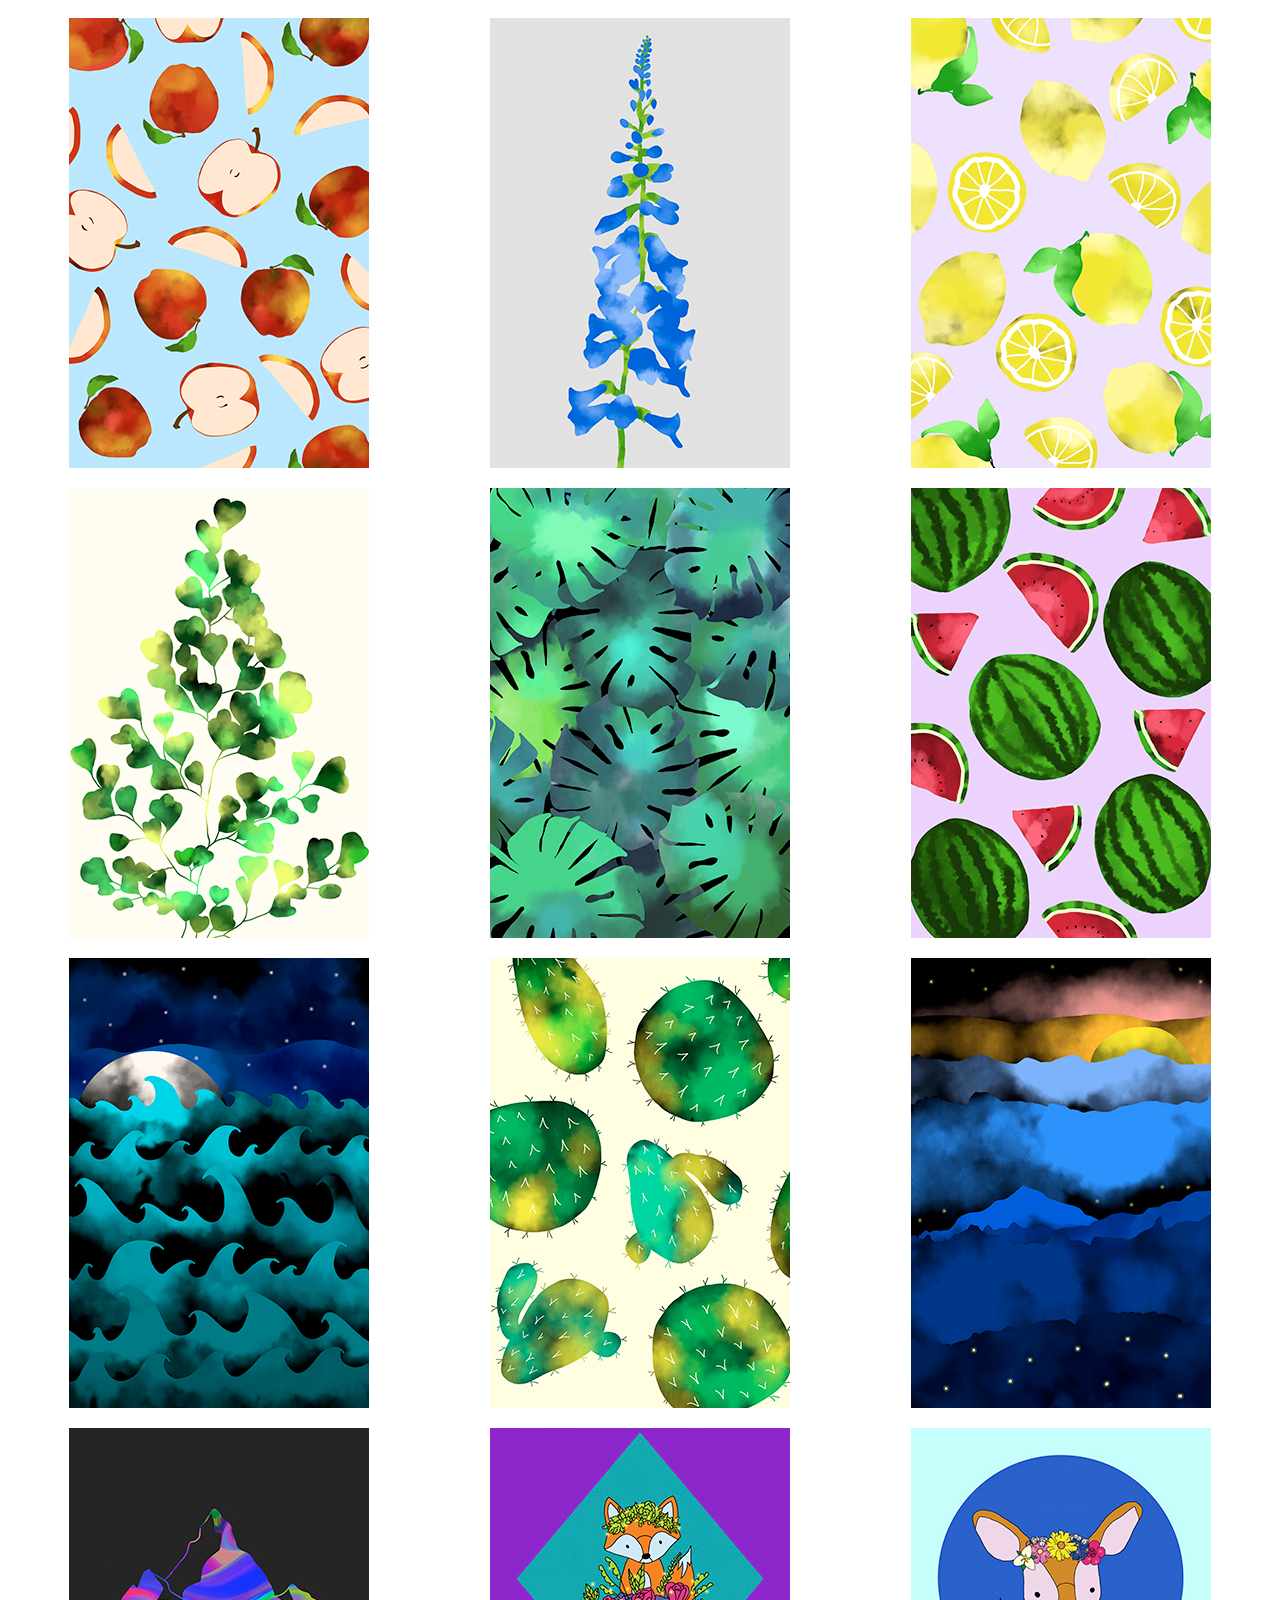
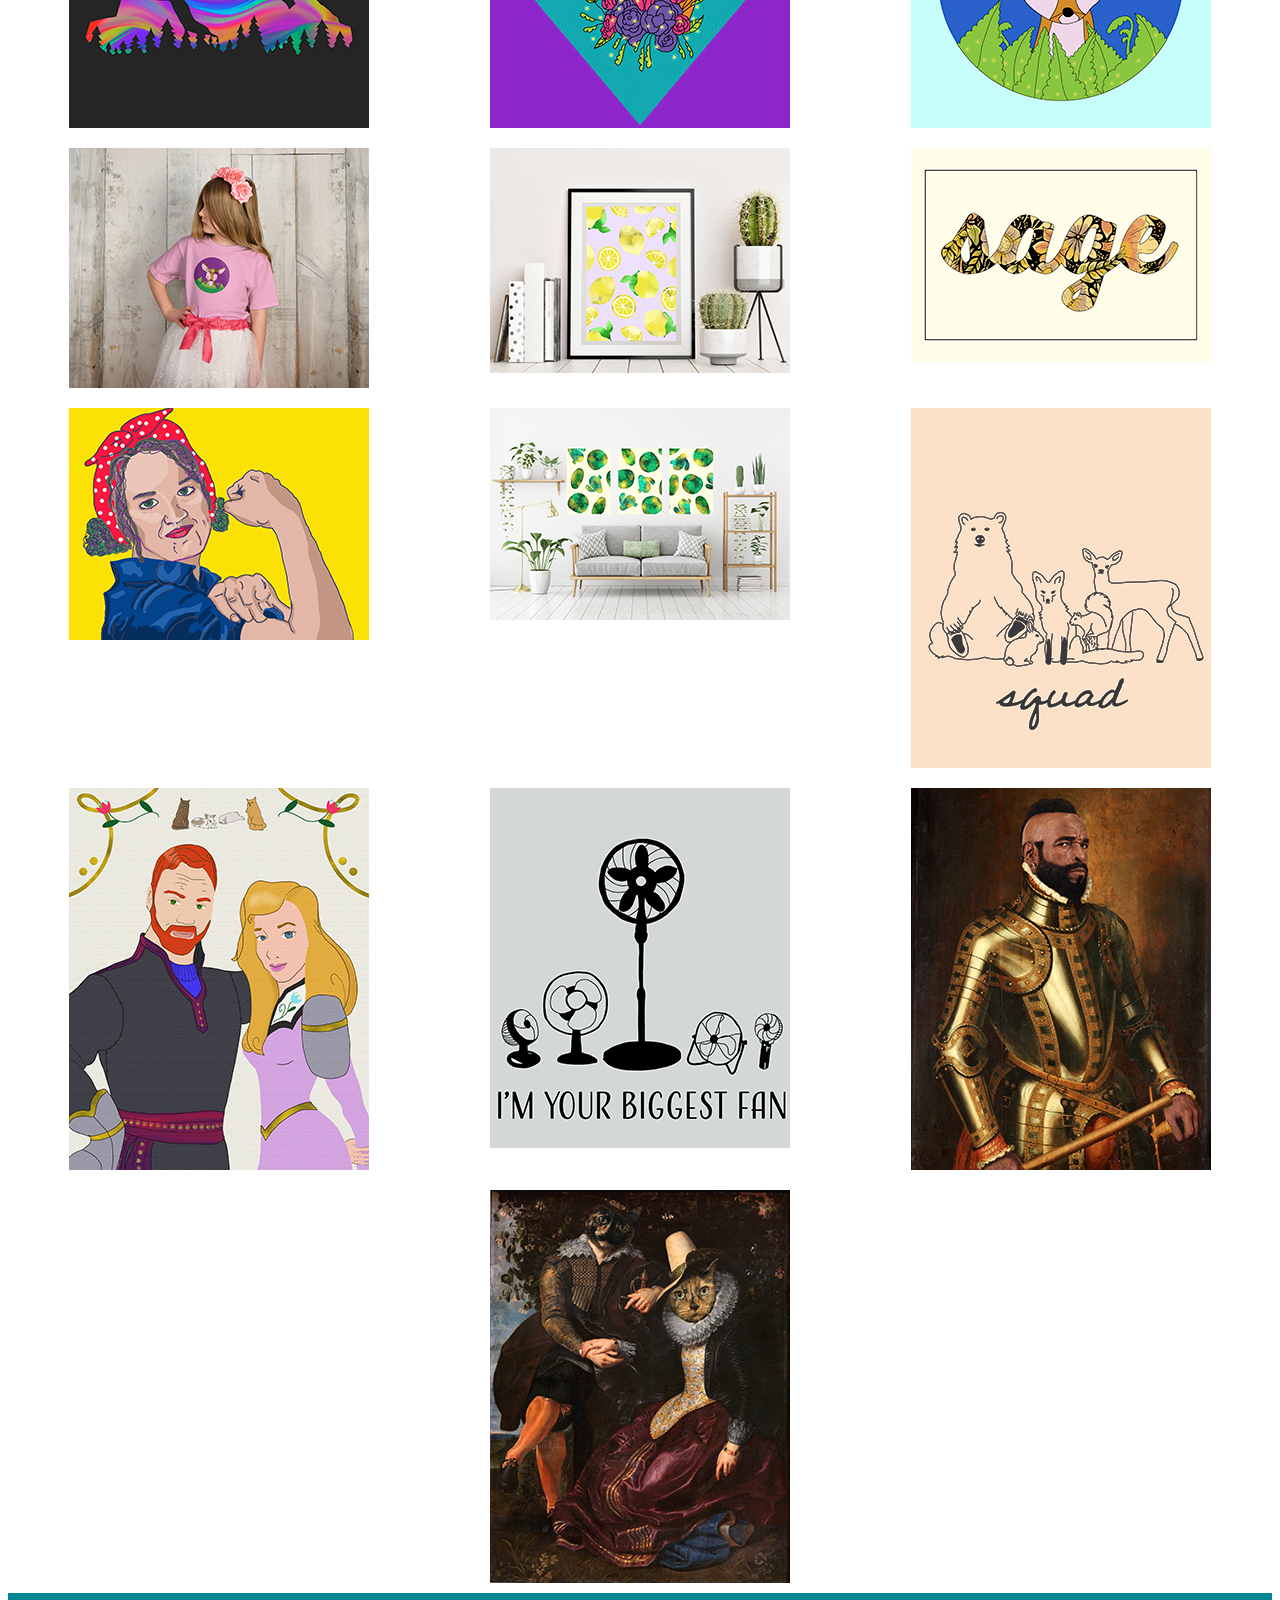
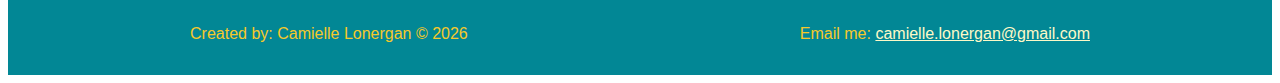
==== gallery.html @ a4d77ebe "Add files via upload" ====
<!DOCTYPE html>
<html lang="en">
<head>
    <meta charset="UTF-8">
    <meta name="viewport" content="width=device-width, initial-scale=1.0">
    <meta http-equiv="X-UA-Compatible" content="ie=edge">
    <meta name="keywords" content="Portfolio,Front-end developer,Web Development,JavaScript,HTML,CSS">

    <link rel="stylesheet" href="https://stackpath.bootstrapcdn.com/bootstrap/4.1.3/css/bootstrap.min.css" integrity="sha384-MCw98/SFnGE8fJT3GXwEOngsV7Zt27NXFoaoApmYm81iuXoPkFOJwJ8ERdknLPMO" crossorigin="anonymous">

    <link rel="stylesheet" href="https://use.fontawesome.com/releases/v5.6.3/css/all.css" integrity="sha384-UHRtZLI+pbxtHCWp1t77Bi1L4ZtiqrqD80Kn4Z8NTSRyMA2Fd33n5dQ8lWUE00s/" crossorigin="anonymous">

    <link rel="stylesheet" type="text/css" href="style_gallery.css">

    <title>GALLERY || Camielle Creates</title>
</head>
<body>
     <!--STICKY SIDENAV-->
     <div class="fixed">
            <ul class="sidebar-fixed">
                <li>
                    <a href="index.html" data-toggle="tooltip" title="Home" data-placement="right" class="my-link"  target="_blank"><i class="fas fa-home"></i></a>
                </li>
                <li>
                    <a href="https://www.linkedin.com/in/camielle-lonergan-175838164/" data-toggle="tooltip" title="LinkedIn" data-placement="right" class="my-link"  target="_blank"><i class="fab fa-linkedin"></i></a>
                </li>
                <li> 
                    <a href="https://github.com/elleimac" data-toggle="tooltip" title="Github" data-placement="right" class="my-link" target="_blank"><i class="fab fa-github-square"></i></a>
                </li>
                <li> 
                    <a href="gallery.html" data-toggle="tooltip" title="Gallery" data-placement="right" class="my-link" target="_blank"><i class="fas fa-image"></i></a>
                </li>
                <li>
                    <a href="lonergan_resume.pdf" data-toggle="tooltip" title="Resume" data-placement="right" class="my-link" download><i class="fa fa-download" aria-hidden="true"></i></a>
                </li>
            </ul>
    </div>
    <!--END STICKY SIDENAV-->

    <!--GALLERY-->
    <div class="pictures">
        <img class="images" src="images/apple.jpg">
        <img class="images" src="images/foxglove.jpg">
        <img class="images" src="images/lemon.jpg">
        <img class="images" src="images/maidenhair.jpg">
        <img class="images" src="images/monstera.jpg">
        <img class="images" src="images/watermelon.jpg">
        <img class="images" src="images/waves.jpg">
        <img class="images" src="images/cactus.jpg">
        <img class="images" src="images/sunset.jpg">
        <img class="square" src="images/mountain.jpg">
        <img class="square" src="images/fox.jpg">
        <img class="square" src="images/deer.jpg">
        <img class="mock-tee" src="images/deer_mock.jpg">
        <img class="lemon" src="images/lemon_mock.jpg">
        <img class="sage" src="images/sage.jpg">
        <img class="nicole" src="images/nicole_rosie.jpg">
        <img class="cacti" src="images/cacti.jpg">
        <img class="squad" src="images/squad.jpg">
        <img class="together" src="images/together.jpg">
        <img class="fan" src="images/fan.jpg">
        <img class="knight" src="images/knight_oil.jpg">
        <img class="cats" src="images/kits_rubens.jpg">
    </div>

    <!--END GALLERY-->


    <!--FOOTER-->
    <footer>
        <p>Created by: Camielle Lonergan &copy;
            <script type="text/javascript">
            document.write(new Date().getFullYear());
            </script>
        </p>
        <p>Email me: <a href="mailto:camielle.lonergan@gmail.com">
        camielle.lonergan@gmail.com</a></p>
    </footer>
    <!--END FOOTER-->


    <!--Bootstrap JS-->
    <script src="https://ajax.googleapis.com/ajax/libs/jquery/3.3.1/jquery.min.js"></script>
    <script>
        $(document).ready(function(){
          $('[data-toggle="tooltip"]').tooltip();   
        });
    </script>
    <script src="https://code.jquery.com/jquery-3.3.1.slim.min.js" integrity="sha384-q8i/X+965DzO0rT7abK41JStQIAqVgRVzpbzo5smXKp4YfRvH+8abtTE1Pi6jizo" crossorigin="anonymous"></script>
    <script src="https://cdnjs.cloudflare.com/ajax/libs/popper.js/1.14.3/umd/popper.min.js" integrity="sha384-ZMP7rVo3mIykV+2+9J3UJ46jBk0WLaUAdn689aCwoqbBJiSnjAK/l8WvCWPIPm49" crossorigin="anonymous"></script>
    <script src="https://stackpath.bootstrapcdn.com/bootstrap/4.1.3/js/bootstrap.min.js" integrity="sha384-ChfqqxuZUCnJSK3+MXmPNIyE6ZbWh2IMqE241rYiqJxyMiZ6OW/JmZQ5stwEULTy" crossorigin="anonymous"></script>
    <!--End Bootstrap JS-->

</body>
</html>
---- style_gallery.css ----
footer {
    font-family: 'Franklin Gothic Medium', 'Arial Narrow', Arial, sans-serif;
    background-color: #028795;
    color: #f6c92a;
    padding: 1em;
    display: flex;
    justify-content: center;
    justify-content: space-around;
}

ul {
    list-style-type: none;
}

.fixed {
    position: fixed;
    height: 100%;
    width: 160px;
    z-index: 1;
    top: 0;
    padding-right: 2em;
}

.sidebar-fixed {
    display: flex;
    flex-direction: column;
    align-items: flex-end;
    width: 4em;
}

.my-link  {
    font-size: 2.3em;
    color: black;
}

.my-link:hover {
    color: #f6c92a;
}

footer a {
    color: #fef9c7;
}

footer a:hover {
    color: #03cade;
    text-decoration: none;
}

.images {
    height: 450px;
}

.square {
    height: 300px;
}

.squad {
    height: 360px;
}

.lemon {
    height: 225px;
}

.sage {
    height: 214px;
}

.nicole {
    height: 232px;
}

.mock-tee {
    height: 240;
}

.cacti {
    height: 212px;
}

.together, .knight {
    height: 382px;
}

.fan {
    height: 360px;
}

.cats {
    height: 393px;
}

.images, .square, .squad, .lemon, .sage, .nicole, .mock-tee, .cacti, .together, .knight, .fan, .cats {
    width: 300px;
    margin: 10px;
    transition: all 1s;
}

img:hover {
	transform: scale(1.1);
}

.pictures {
    display: flex;
    justify-content: center;
    flex-wrap: wrap;
    /* padding: 20px;  */
    margin: none;
    justify-content: space-around;
}

@media only screen and (max-width: 790px) {
    footer {
        display: flex;
        flex-wrap: wrap;
    }
    .my-link  {
        font-size: 1.3em;
    }
    .sidebar-fixed {
        display: flex;
        flex-direction: column;
        align-items: flex-end;
        width: 20px;
    }
}

@media only screen and (max-width: 1000px) {
    .my-link  {
        font-size: 1.6em;
    }
}
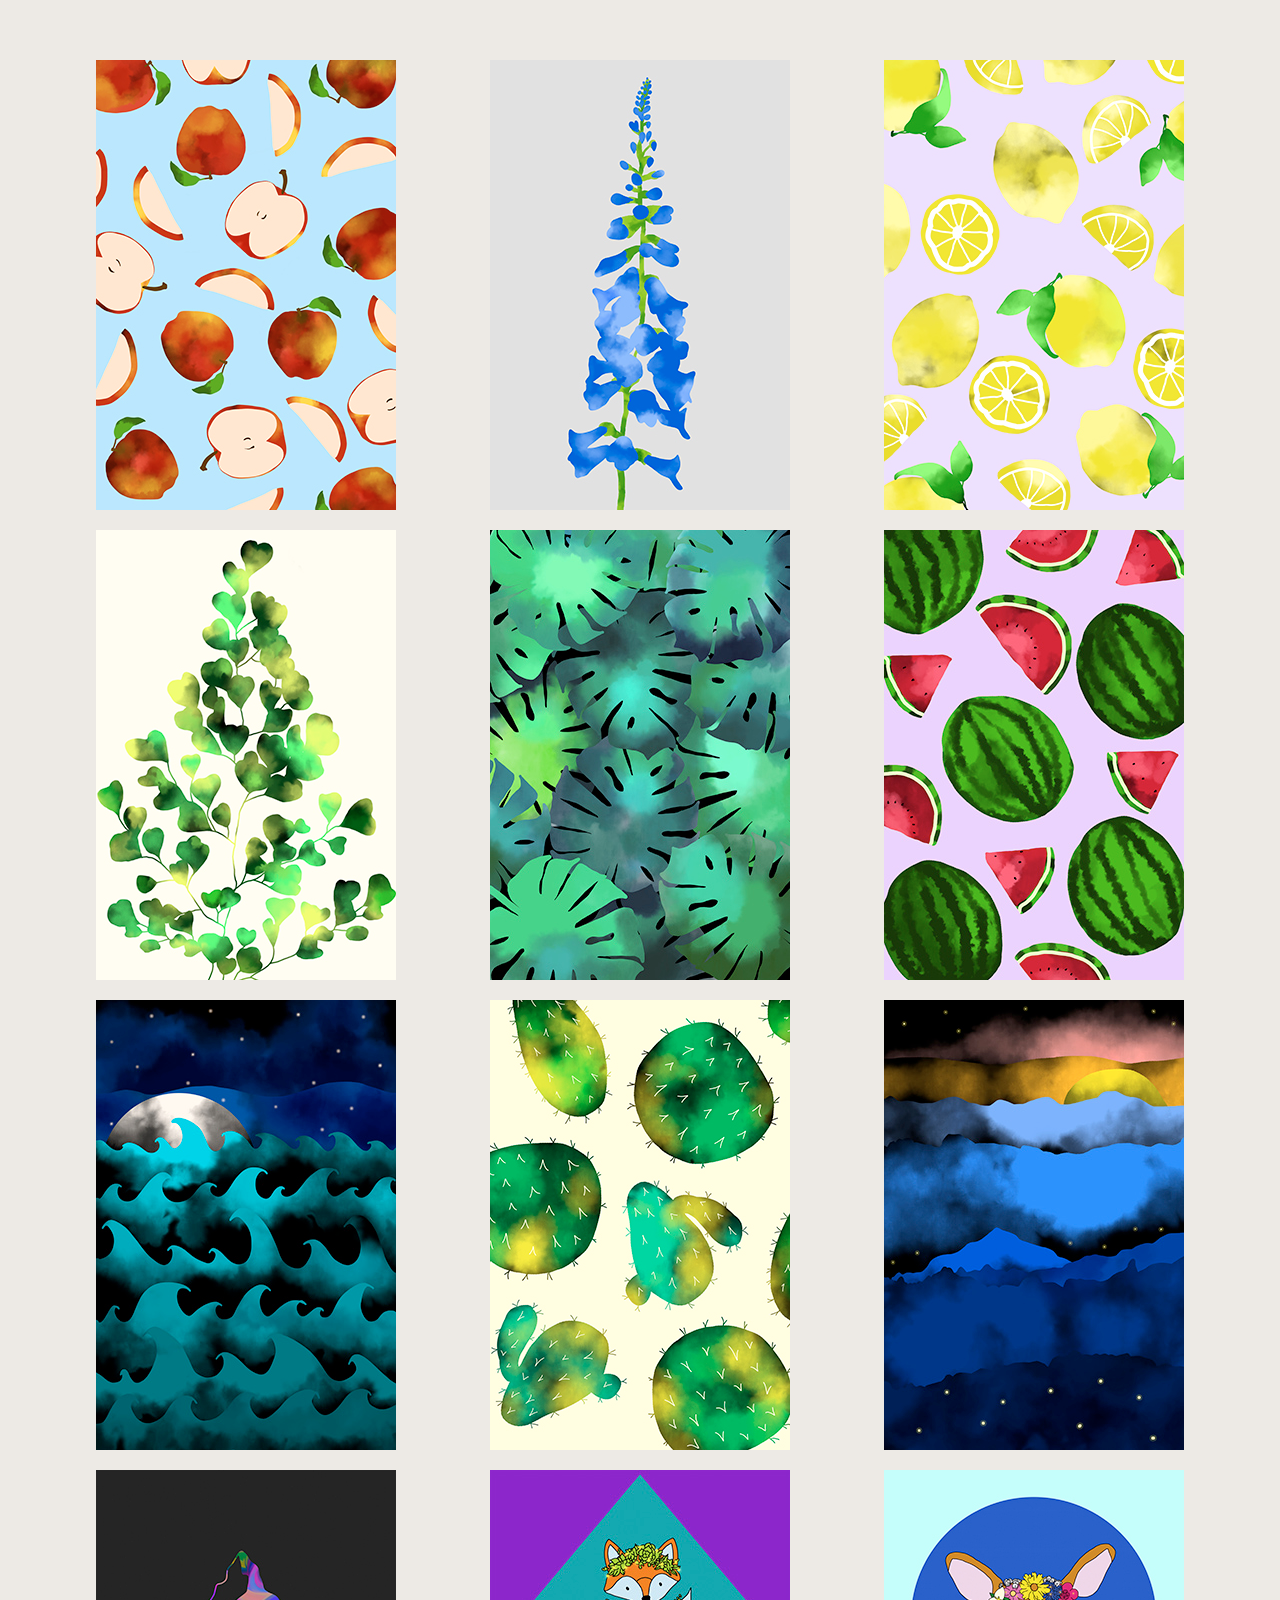
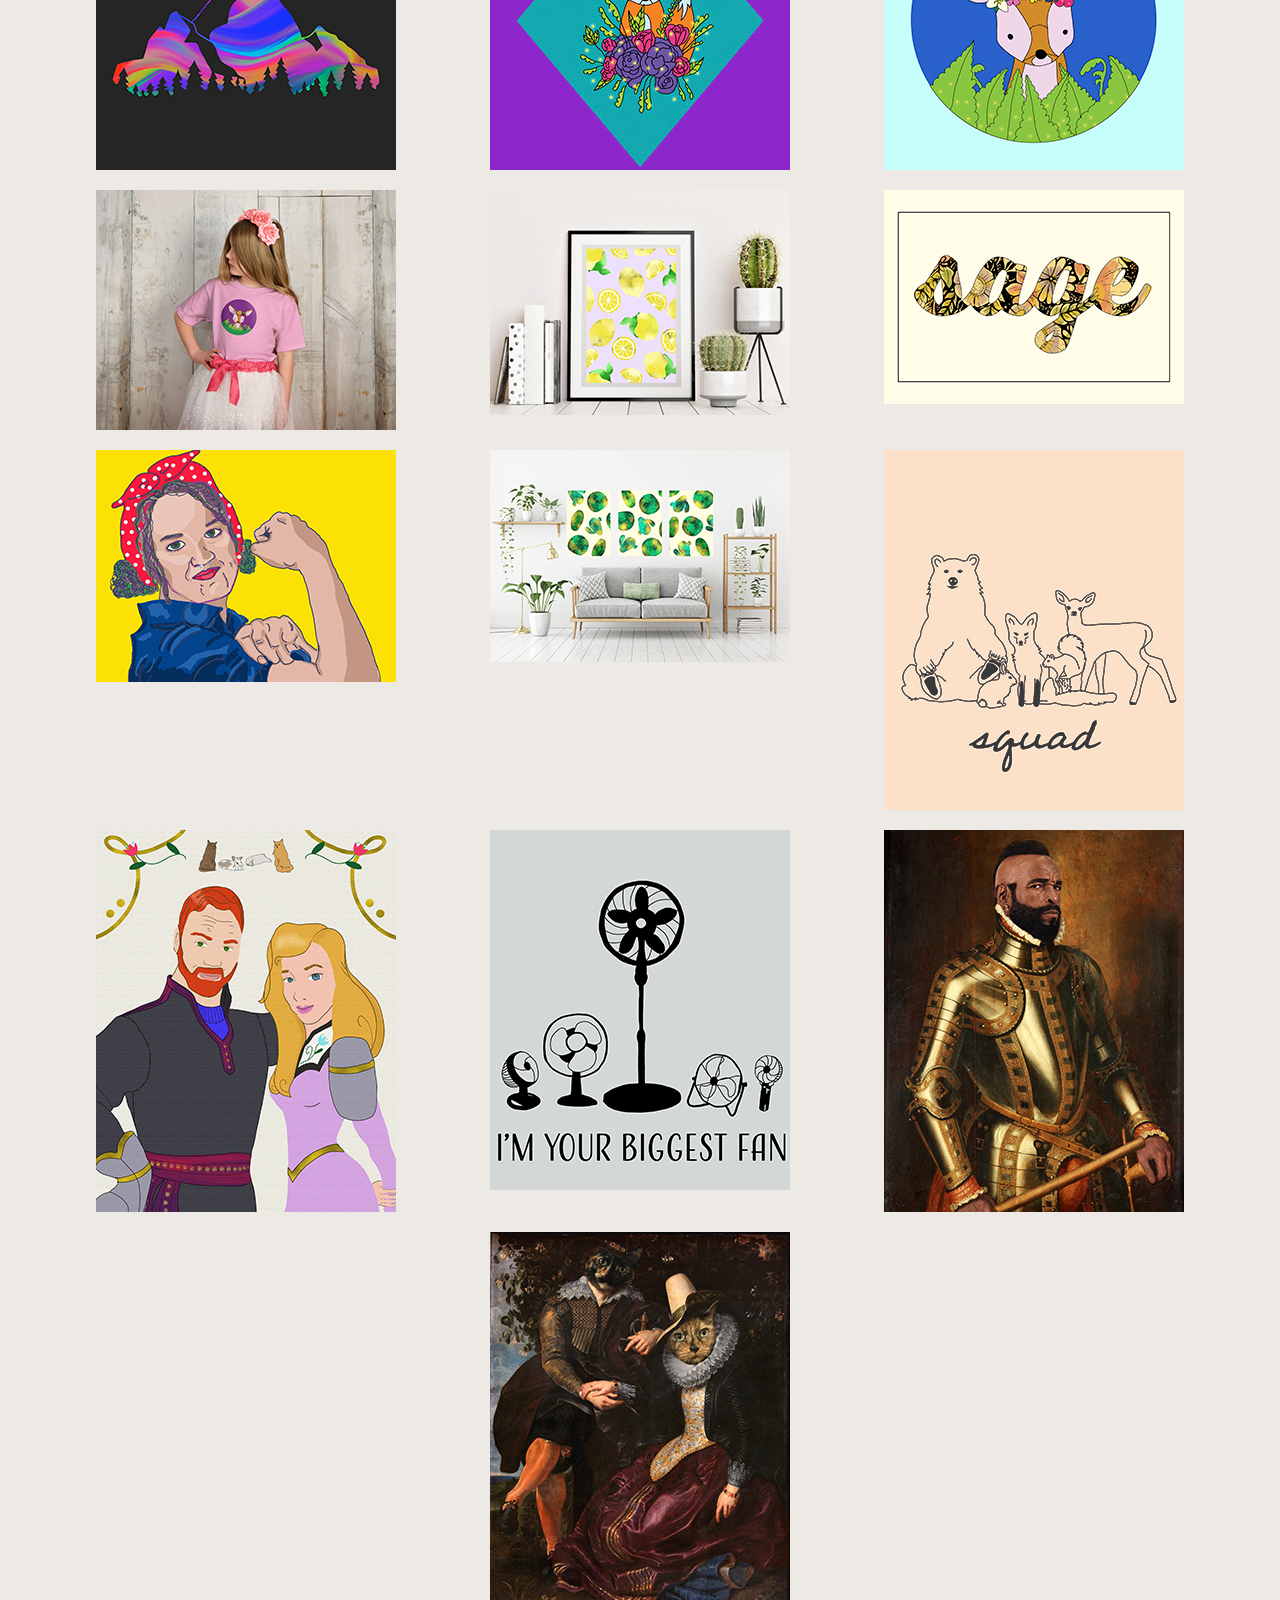
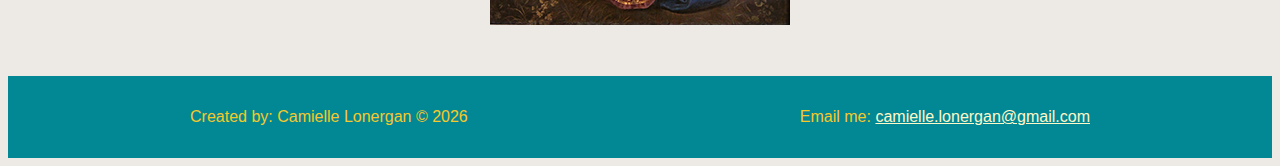
==== commit ec95d509: "Add files via upload" ====
--- a/gallery.html
+++ b/gallery.html
@@ -31,7 +31,7 @@
                     <a href="gallery.html" data-toggle="tooltip" title="Gallery" data-placement="right" class="my-link" target="_blank"><i class="fas fa-image"></i></a>
                 </li>
                 <li>
-                    <a href="lonergan_resume.pdf" data-toggle="tooltip" title="Resume" data-placement="right" class="my-link" download><i class="fa fa-download" aria-hidden="true"></i></a>
+                    <a href="lonergan_resume.pdf" data-toggle="tooltip" title="Resume" data-placement="right" class="my-link" targe="_blank"><i class="fa fa-download" aria-hidden="true"></i></a>
                 </li>
             </ul>
     </div>
--- a/style_gallery.css
+++ b/style_gallery.css
@@ -1,3 +1,7 @@
+body, html {
+    background-color: #edeae5;
+}
+
 footer {
     font-family: 'Franklin Gothic Medium', 'Arial Narrow', Arial, sans-serif;
     background-color: #028795;
@@ -104,7 +108,7 @@
     display: flex;
     justify-content: center;
     flex-wrap: wrap;
-    /* padding: 20px;  */
+    padding: 2.6em;
     margin: none;
     justify-content: space-around;
 }
